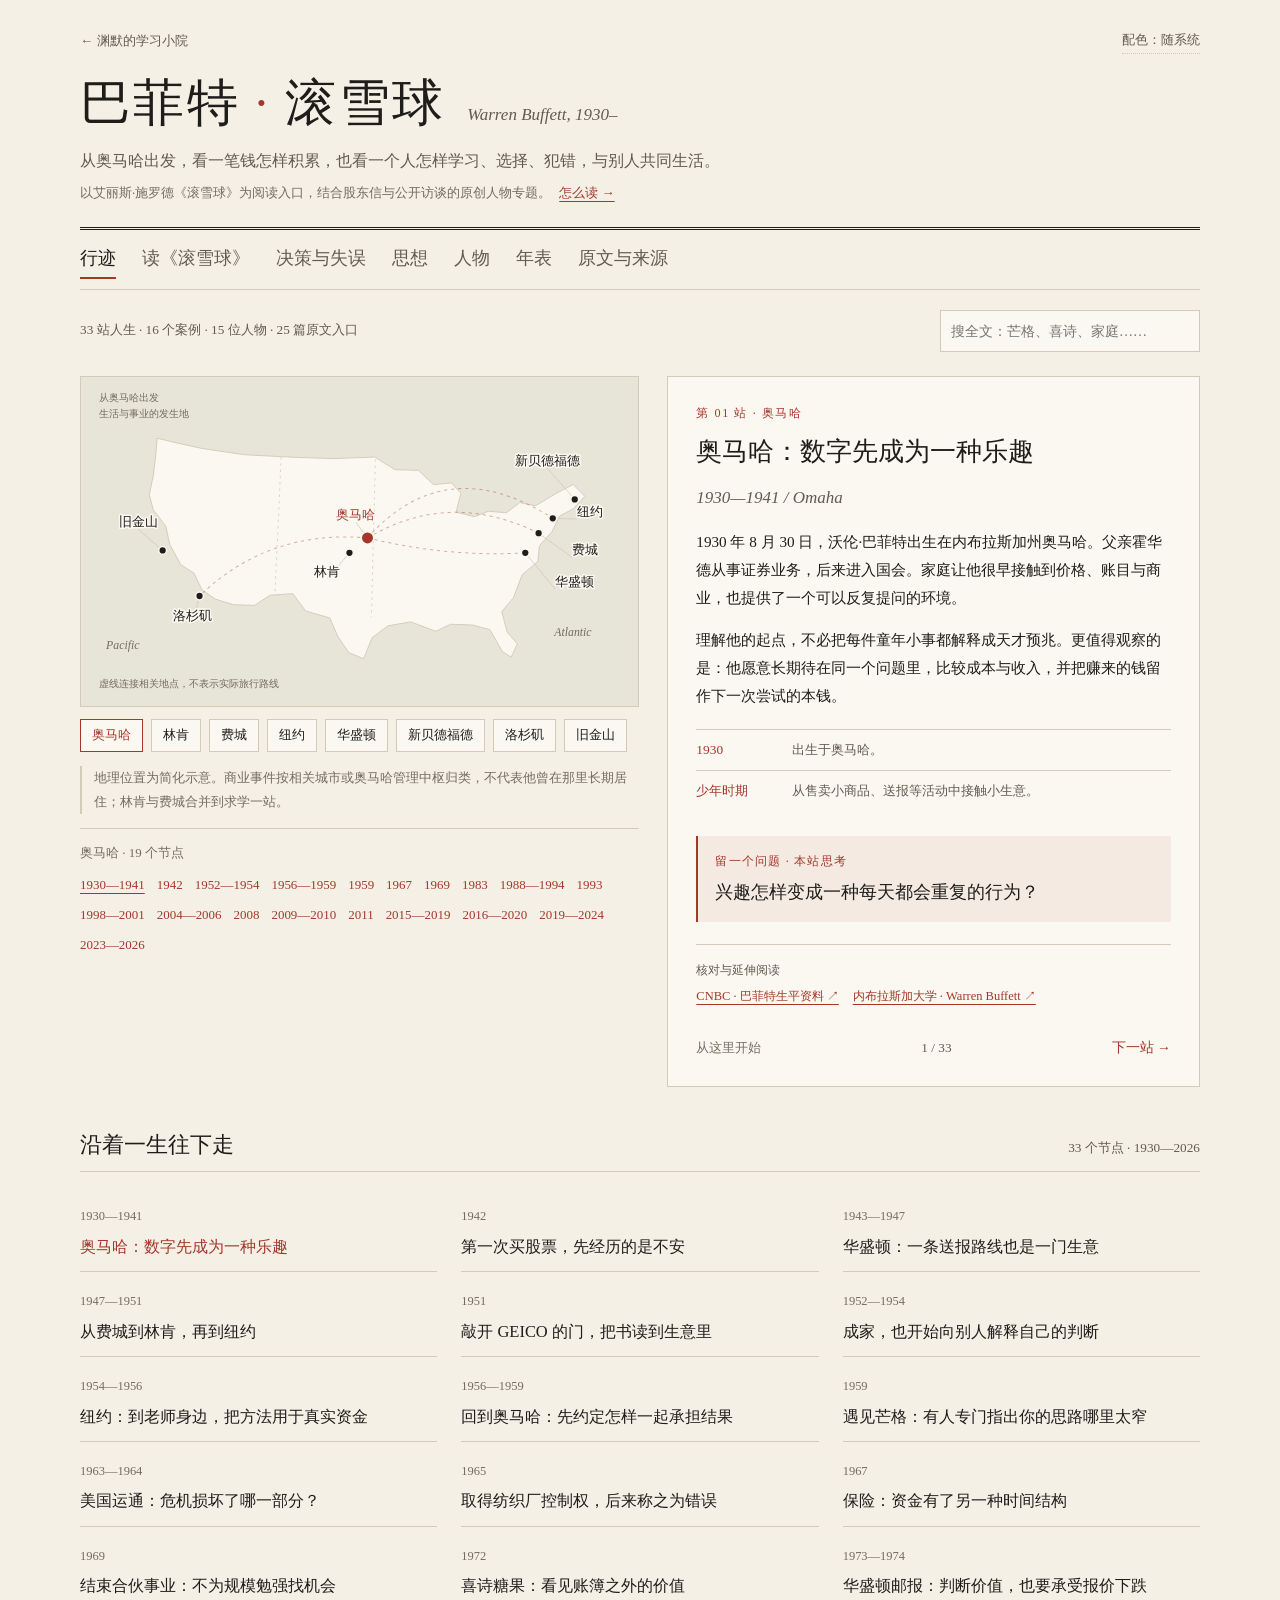
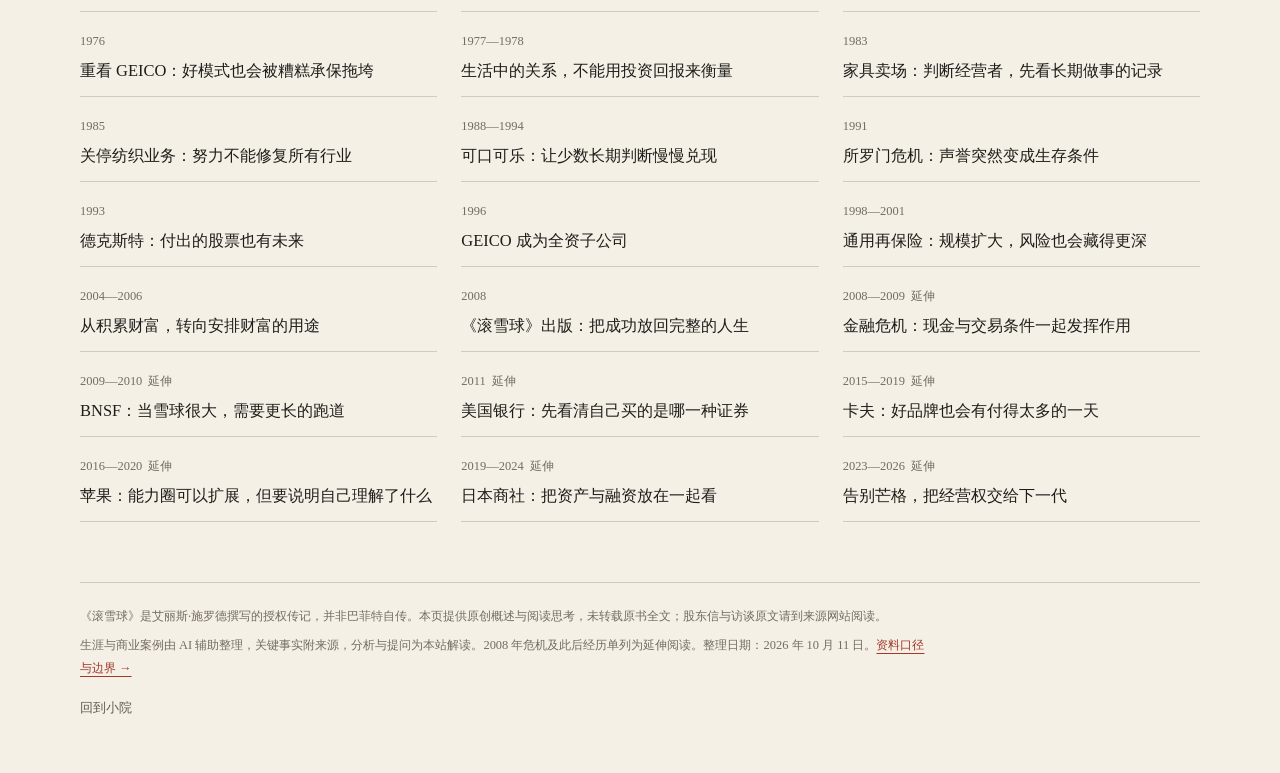
==== buffett/index.html @ 61dcfc49 "新增巴菲特《滚雪球》人物专题与首页入口" ====
<!doctype html>
<html lang="zh-CN">
<head>
<meta charset="utf-8">
<meta name="viewport" content="width=device-width,initial-scale=1,viewport-fit=cover">
<meta name="color-scheme" content="light dark">
<meta name="description" content="巴菲特与《滚雪球》：33 个人生节点，16 个决策与失误，12 个思想专题，人物关系、阅读导引与公开原文。从奥马哈出发，读一个人的一生。">
<meta property="og:title" content="巴菲特 · 滚雪球 — 渊默的学习小院">
<meta property="og:description" content="沿着人生行迹读巴菲特：经历、关系、决策、失误与财富的去向。原创导读，附公开原始资料。">
<meta property="og:type" content="website">
<meta property="og:url" content="https://pippobenben57-cmd.github.io/buffett/">
<meta name="theme-color" content="#f4f0e6">
<title>巴菲特 · 滚雪球 — 渊默的学习小院</title>
<link rel="icon" href="icon.svg" type="image/svg+xml">
<link rel="stylesheet" href="style.css">
<script defer src="content.js"></script>
<script defer src="app.js"></script>
</head>
<body>
<a class="skip" href="#content">跳到正文</a>
<div class="wrap">
  <header class="top">
    <div class="topline"><a class="back" href="../">← 渊默的学习小院</a><button class="theme" id="theme" type="button" aria-label="切换阅读配色">配色：随系统</button></div>
    <div class="mast"><h1>巴菲特 <span class="dot-title">·</span> 滚雪球</h1><span class="en" lang="en">Warren Buffett, 1930–</span></div>
    <p class="lede">从奥马哈出发，看一笔钱怎样积累，也看一个人怎样学习、选择、犯错，与别人共同生活。</p>
    <p class="edition">以艾丽斯·施罗德《滚雪球》为阅读入口，结合股东信与公开访谈的原创人物专题。<a href="#book/how">怎么读 →</a></p>
  </header>
  <nav class="tabs" aria-label="专题栏目">
    <a href="#life" data-tab="life">行迹</a>
    <a href="#book" data-tab="book">读《滚雪球》</a>
    <a href="#cases" data-tab="cases">决策与失误</a>
    <a href="#ideas" data-tab="ideas">思想</a>
    <a href="#people" data-tab="people">人物</a>
    <a href="#timeline" data-tab="timeline">年表</a>
    <a href="#sources" data-tab="sources">原文与来源</a>
  </nav>
  <div class="searchbar">
    <p id="stat" class="small muted">人生行迹 · 决策与失误 · 原典对读</p>
    <div class="searchbox"><label class="sr" for="q">搜索全专题</label><input id="q" type="search" placeholder="搜全文：芒格、喜诗、家庭……" autocomplete="off" aria-controls="search-results"><button id="clear-search" type="button" hidden>清除</button></div>
  </div>
  <section id="search-results" hidden aria-label="全文搜索结果"></section>
  <p id="search-status" class="sr" role="status" aria-live="polite"></p>
  <main id="content" tabindex="-1"><div class="loading"><h2>正在翻开这本人物笔记……</h2><p>页面内容正在载入。若长时间停在这里，请<a href="./">重新载入页面</a>。</p></div></main>
  <noscript><p class="note">此专题使用 JavaScript 展开地图、正文与搜索。请启用 JavaScript；也可先阅读<a href="https://www.berkshirehathaway.com/letters/letters.html">伯克希尔官方股东信</a>。</p></noscript>
  <footer>
    <p>《滚雪球》是艾丽斯·施罗德撰写的授权传记，并非巴菲特自传。本页提供原创概述与阅读思考，未转载原书全文；股东信与访谈原文请到来源网站阅读。</p>
    <p>生涯与商业案例由 AI 辅助整理，关键事实附来源，分析与提问为本站解读。2008 年危机及此后经历单列为延伸阅读。整理日期：2026 年 10 月 11 日。<a href="#sources/method">资料口径与边界 →</a></p>
    <a class="back" href="../">回到小院</a>
  </footer>
</div>
</body>
</html>
---- buffett/style.css ----
:root{--paper:#f4f0e6;--sheet:#fbf8f1;--ink:#1f1d1a;--soft:#625b50;--faint:#746c60;--rule:#d3cbb9;--red:#a3382b;--red-soft:#a3382b13;--sea:#e7e4d8;--land:#fbf8f1;--song:"Songti SC","STSong","SimSun","Noto Serif CJK SC",serif;--kai:"Kaiti SC","STKaiti","KaiTi","楷体",serif;--en:"Iowan Old Style","Palatino Linotype",Palatino,Georgia,serif;color-scheme:light}
@media(prefers-color-scheme:dark){:root:not([data-theme="light"]){--paper:#171614;--sheet:#1e1d1a;--ink:#e6e1d6;--soft:#b3ab9d;--faint:#a29988;--rule:#454137;--red:#e28779;--red-soft:#e287791a;--sea:#131410;--land:#26251f;color-scheme:dark}}
:root[data-theme="dark"]{--paper:#171614;--sheet:#1e1d1a;--ink:#e6e1d6;--soft:#b3ab9d;--faint:#a29988;--rule:#454137;--red:#e28779;--red-soft:#e287791a;--sea:#131410;--land:#26251f;color-scheme:dark}
*{box-sizing:border-box}html{scroll-behavior:smooth;scroll-padding-top:88px}body{margin:0;padding:0 22px 52px;background:var(--paper);color:var(--ink);font:17px/1.85 var(--song);overflow-wrap:break-word}button,input,select{font:inherit;color:inherit}button{background:none;border:0;padding:0;cursor:pointer;text-align:left}button:disabled{opacity:.5;cursor:default}a{color:var(--red);text-underline-offset:4px;text-decoration-thickness:1px}a:hover{color:var(--ink)}button:focus-visible,a:focus-visible,input:focus-visible,select:focus-visible,summary:focus-visible{outline:2px solid var(--red);outline-offset:4px}button:hover{color:var(--red)}[hidden]{display:none!important}.wrap{max-width:1120px;margin:auto}.sr{position:absolute;width:1px;height:1px;padding:0;margin:-1px;overflow:hidden;clip-path:inset(50%);white-space:nowrap}.skip{position:fixed;z-index:20;left:16px;top:12px;background:var(--sheet);padding:10px 20px;transform:translateY(-180%)}.skip:focus{transform:translateY(0)}
.top{padding:28px 0 22px;border-bottom:3px double var(--ink)}.topline{display:flex;align-items:center;justify-content:space-between;gap:20px}.back,.theme{font-size:.83rem;color:var(--soft);text-decoration:none}.theme{border-bottom:1px dotted var(--rule);white-space:nowrap}.mast{display:flex;flex-wrap:wrap;align-items:baseline;gap:10px 22px;margin-top:18px}h1{font:400 clamp(2.15rem,5.7vw,3.2rem)/1.2 var(--kai);letter-spacing:.045em;margin:0}.dot-title{color:var(--red)}.en{font-family:var(--en);font-style:italic;color:var(--soft)}.lede{font-size:1rem;color:var(--soft);max-width:46em;margin:13px 0 5px}.edition{font-size:.82rem;color:var(--faint);margin:0}.edition a{white-space:nowrap;margin-left:8px}.tabs{position:sticky;top:0;z-index:5;background:var(--paper);display:flex;gap:4px 26px;flex-wrap:wrap;border-bottom:1px solid var(--rule);padding:10px 0}.tabs a{font:400 1.12rem/1.6 var(--kai);text-decoration:none;color:var(--soft);padding:4px 0;border-bottom:2px solid transparent;white-space:nowrap}.tabs a[aria-current="page"]{border-color:var(--red);color:var(--ink)}.searchbar{display:flex;justify-content:space-between;align-items:center;gap:12px;margin:20px 0 24px}.searchbar p{margin:0}.searchbox{display:flex;gap:10px;align-items:center}.searchbox input{width:260px;max-width:100%;font-size:.88rem;border:1px solid var(--rule);background:var(--sheet);padding:7px 10px;border-radius:0}.searchbox button{font-size:.8rem;white-space:nowrap}.small{font-size:.83rem}.muted{color:var(--soft)}
h2{font:400 1.75rem/1.45 var(--kai);margin:0 0 12px;text-wrap:balance}h3{font:400 1.22rem/1.6 var(--kai);margin:26px 0 8px}h4{font:400 1.08rem/1.5 var(--kai);margin:18px 0 4px}p{margin:12px 0}.eyebrow{font-size:.76rem;letter-spacing:.13em;color:var(--red);margin:0 0 8px}.reading-text{max-width:40em}.reading-text p{margin:14px 0}.section-note{font-size:.88rem;color:var(--soft);max-width:46em;margin:0 0 22px}.note{font-size:.82rem;color:var(--faint);padding-left:12px;border-left:2px solid var(--rule);margin:14px 0}.question{margin:24px 0 18px;padding:14px 17px;background:var(--red-soft);border-left:2px solid var(--red)}.question span{display:block;font-size:.76rem;color:var(--red);letter-spacing:.1em;margin-bottom:3px}.question p{margin:0;font-family:var(--kai);font-size:1.1rem}.source-line{font-size:.78rem;color:var(--faint);border-top:1px solid var(--rule);padding-top:14px;margin-top:22px}.source-line a{display:inline-block;margin:3px 14px 3px 0}.source-line .label{display:block;font-size:.76rem;color:var(--soft)}.after{display:inline-block;font-size:.72rem;color:var(--soft);border:1px solid var(--rule);padding:0 6px;margin-left:8px;vertical-align:middle}.number{font-family:var(--en);font-variant-numeric:tabular-nums;color:var(--red)}
.mapgrid{display:grid;grid-template-columns:minmax(0,1.05fr) minmax(0,1fr);gap:28px;align-items:start}.map-side{position:sticky;top:80px}.mapbox{background:var(--sea);border:1px solid var(--rule)}.map{display:block;width:100%;height:auto}.map .land{fill:var(--land);stroke:var(--rule);stroke-width:1.2}.map .geoline{fill:none;stroke:var(--rule);stroke-width:1;stroke-dasharray:3 5}.map .route{fill:none;stroke:var(--red);stroke-width:1.3;stroke-dasharray:4 5;opacity:.4}.map .city{cursor:pointer}.map .city circle{fill:var(--ink);stroke:var(--land);stroke-width:2}.map .city text{fill:var(--ink);font:17px var(--kai);paint-order:stroke;stroke:var(--land);stroke-width:4px;stroke-linejoin:round}.map .city[aria-current="true"] circle{fill:var(--red)}.map .city[aria-current="true"] text{fill:var(--red)}.map .city:hover circle{fill:var(--red)}.map .city:focus-visible{outline:2px solid var(--red);outline-offset:4px}.map .caption{fill:var(--faint);font:13px var(--song)}.map .ocean{fill:var(--faint);font:italic 15px var(--en)}.placechips{display:flex;flex-wrap:wrap;gap:6px 8px;margin:12px 0}.placechips button{font-size:.82rem;border:1px solid var(--rule);padding:3px 11px;background:var(--sheet)}.placechips button[aria-pressed="true"]{color:var(--red);border-color:var(--red)}.place-years{font-size:.81rem;border-top:1px solid var(--rule);padding-top:12px}.place-years p{margin:0 0 5px;color:var(--faint)}.place-years a{display:inline-block;text-decoration:none;margin:3px 12px 3px 0}.place-years a[aria-current="true"]{text-decoration:underline}.story{background:var(--sheet);border:1px solid var(--rule);padding:25px 28px}.story h2{font-size:1.65rem}.story .reading-text{font-size:.95rem}.events{margin:18px 0;padding:0;list-style:none}.events li{display:grid;grid-template-columns:6.2em minmax(0,1fr);gap:12px;font-size:.84rem;border-top:1px solid var(--rule);padding:8px 0}.events .date{color:var(--red);font-variant-numeric:tabular-nums}.events .event{color:var(--soft)}.pager{display:flex;justify-content:space-between;gap:20px;align-items:baseline;margin-top:24px;font-size:.87rem}.pager a{text-decoration:none;max-width:46%}.pager a:last-child{text-align:right}.pager .off{font-size:.8rem;color:var(--faint)}.journey-head{display:flex;justify-content:space-between;align-items:baseline;gap:20px;border-bottom:1px solid var(--rule);margin:42px 0 15px;padding-bottom:10px}.journey-head h2{margin:0;font-size:1.4rem}.journey{display:grid;grid-template-columns:repeat(3,minmax(0,1fr));gap:0 24px;list-style:none;padding:0;margin:0}.journey li{border-bottom:1px solid var(--rule)}.journey a{display:block;padding:12px 0;text-decoration:none;color:var(--ink)}.journey a[aria-current="true"]{color:var(--red)}.journey .yr{font-family:var(--en);font-size:.78rem;color:var(--faint)}.journey .name{display:block;font:1.03rem/1.55 var(--kai);margin-top:3px}.journey .ext{font-size:.72rem;color:var(--faint);margin-left:6px}
.bookgrid{display:grid;grid-template-columns:244px minmax(0,1fr);gap:42px;align-items:start}.toc{position:sticky;top:78px;max-height:calc(100dvh - 104px);overflow-y:auto;padding-right:9px}.toc .toc-title{font-size:.77rem;color:var(--faint);margin:0 0 10px;letter-spacing:.08em}.toc a{display:block;border-left:2px solid transparent;padding:7px 0 7px 11px;font-size:.9rem;color:var(--soft);text-decoration:none;line-height:1.65}.toc a:hover{color:var(--red)}.toc a[aria-current="true"]{border-color:var(--red);color:var(--ink);background:var(--red-soft)}.toc .num{font-family:var(--en);font-size:.75rem;margin-right:8px;color:var(--faint)}.toc small{display:block;font-size:.73rem;color:var(--faint)}.article-head{padding-bottom:16px;border-bottom:1px solid var(--rule);margin-bottom:19px}.article-head h2{margin-bottom:5px}.article-head p{margin:5px 0 0}.mobile-selector{display:none}.related{display:flex;flex-wrap:wrap;gap:4px 16px;margin:8px 0 14px;font-size:.86rem}.questions{font-family:var(--kai);font-size:1.08rem;list-style:none;padding:0;margin:20px 0}.questions li{padding:8px 0 8px 15px;border-left:2px solid var(--red);margin-bottom:10px;background:var(--red-soft)}.case-block{display:grid;grid-template-columns:4.8em minmax(0,1fr);gap:20px;padding:16px 0;border-bottom:1px solid var(--rule)}.case-block h3{font-size:.97rem;color:var(--red);margin:0;padding-top:2px}.case-block p{margin:0}.filters{display:flex;flex-wrap:wrap;gap:6px 8px;margin:0 0 18px}.filters button{padding:3px 11px;border:1px solid var(--rule);font-size:.8rem}.filters button[aria-pressed="true"]{background:var(--ink);color:var(--paper);border-color:var(--ink)}.case-meta{font-size:.79rem;color:var(--faint)}
.people-grid{display:grid;grid-template-columns:repeat(2,minmax(0,1fr));gap:0 40px}.person{border-top:1px solid var(--rule);padding:24px 0;scroll-margin-top:94px}.person h3{margin:0 0 3px;font-size:1.3rem}.person .en{font-size:.85rem}.person p{font-size:.93rem}.person .role{font-size:.78rem;color:var(--red);margin-top:8px}.person .source-line{border-top:0;padding-top:2px;margin-top:7px}.person:target,.person.focused{background:var(--red-soft)}.timeline{max-width:53em}.time-row{display:grid;grid-template-columns:6.5em minmax(0,1fr);gap:20px;border-top:1px solid var(--rule);padding:18px 0}.time-row .year{font-family:var(--en);font-size:.93rem;color:var(--red);font-variant-numeric:tabular-nums;padding-top:3px}.time-row h3{margin:0;font-size:1.2rem}.time-row p{font-size:.88rem;color:var(--soft);margin:6px 0}.time-row .local{font-size:.75rem;color:var(--faint)}.time-row a{text-decoration:none}.time-divider{font:1.1rem var(--kai);border-bottom:2px solid var(--red);margin:30px 0 15px;padding-bottom:12px;color:var(--red)}
.source-nav{display:flex;gap:24px;flex-wrap:wrap;font-size:.9rem;padding-bottom:16px;margin-bottom:24px;border-bottom:1px solid var(--rule)}.source-nav a[aria-current="true"]{color:var(--ink);text-decoration:none}.read-list{list-style:none;padding:0;counter-reset:read}.read-list li{counter-increment:read;display:grid;grid-template-columns:2.2em 4em minmax(0,1fr);gap:14px;border-top:1px solid var(--rule);padding:17px 0}.read-list li:before{content:counter(read,decimal-leading-zero);color:var(--faint);font:1rem var(--en);padding-top:5px}.read-list .year{color:var(--red);font:1rem var(--en);padding-top:5px}.read-list h3{margin:0;font-size:1.13rem}.read-list p{margin:4px 0 0;font-size:.87rem;color:var(--soft)}.read-list .source-title{font-size:.77rem}.bibliography{display:grid;grid-template-columns:repeat(2,minmax(0,1fr));gap:0 32px}.bib{border-top:1px solid var(--rule);padding:18px 0}.bib h3{font-size:1.05rem;margin:3px 0}.bib p{font-size:.85rem;color:var(--soft);margin:5px 0}.bib small{color:var(--faint);font-size:.73rem}.how dt{font:1.17rem var(--kai);margin:28px 0 8px;color:var(--ink)}.how dd{margin:0;color:var(--soft);font-size:.94rem;max-width:45em}
#search-results{padding:20px 24px;background:var(--sheet);border:1px solid var(--rule);margin-bottom:26px;max-height:65dvh;overflow-y:auto}#search-results h2{font-size:1.23rem}.search-hit{display:block;padding:12px 0;border-top:1px solid var(--rule);text-decoration:none;color:var(--ink)}.search-hit .where{font-size:.76rem;color:var(--red)}.search-hit .title{display:block;font-family:var(--kai);font-size:1.1rem}.search-hit p{font-size:.85rem;color:var(--soft);margin:4px 0}.search-more{font-size:.9rem;text-decoration:underline;margin-top:16px}mark{background:var(--red-soft);color:var(--red);padding:0 1px}.empty{color:var(--soft);font-size:.92rem}.loading{padding:45px 0;color:var(--soft)}.loading h2{font-size:1.35rem}
.compound{margin:26px 0;background:var(--sheet);border:1px solid var(--rule);padding:20px 24px}.compound h3{margin:0 0 14px}.calc-controls{display:grid;grid-template-columns:repeat(3,minmax(0,1fr));gap:16px}.calc-controls label{font-size:.79rem;color:var(--soft)}.calc-controls input{display:block;width:100%;padding:5px 7px;margin-top:4px;border:1px solid var(--rule);background:var(--paper);border-radius:0;min-width:0}.calc-result{font:1.1rem var(--kai);margin:20px 0 0}.calc-chart{display:block;width:100%;height:auto;margin-top:12px}.calc-chart .base{stroke:var(--rule);fill:none}.calc-chart .curve{stroke:var(--red);fill:none;stroke-width:2}.calc-chart text{font:12px var(--en);fill:var(--soft)}.calc-error{font-size:.84rem;color:var(--red)}footer{margin-top:60px;border-top:1px solid var(--rule);padding-top:16px;font-size:.78rem;color:var(--faint)}footer p{margin:6px 0;max-width:68em}footer .back{display:inline-block;margin-top:10px}
@media(max-width:1000px){.tabs{gap:4px 20px}.mapgrid{grid-template-columns:1fr 1fr;gap:20px}.story{padding:20px}.bookgrid{grid-template-columns:220px minmax(0,1fr);gap:28px}.searchbar{align-items:flex-start}.searchbar p{max-width:50%}}
@media(max-width:760px){body{padding-inline:17px;font-size:16px}.top{padding-top:21px}.mast{gap:8px;margin-top:18px}.mast .en{font-size:.9rem;flex-basis:100%}.lede{font-size:.93rem}.edition{font-size:.76rem}.tabs{flex-wrap:nowrap;overflow-x:auto;gap:24px;padding:9px 0;scrollbar-width:thin}.tabs a{font-size:1rem}.searchbar{flex-direction:column;align-items:stretch;gap:10px;margin:16px 0 22px}.searchbar p{max-width:none;font-size:.77rem}.searchbox input{width:100%;flex:1;min-width:0}.searchbox{width:100%}.mapgrid{grid-template-columns:minmax(0,1fr)}.map-side{position:static}.mapbox{max-width:590px;margin-inline:auto}.story{padding:23px}.story h2{font-size:1.55rem}.journey{grid-template-columns:repeat(2,minmax(0,1fr));gap:0 20px}.journey-head{margin-top:30px}.journey-head span{font-size:.73rem}.journey .name{font-size:.96rem}.bookgrid{display:block}.toc{display:none}.mobile-selector{display:block;margin-bottom:24px}.mobile-selector label{display:block;color:var(--faint);font-size:.78rem;margin-bottom:6px}.mobile-selector select{display:block;width:100%;background:var(--sheet);border:1px solid var(--rule);border-radius:0;padding:9px 10px;font-size:.91rem}.article-head h2{font-size:1.6rem}.people-grid,.bibliography{grid-template-columns:minmax(0,1fr)}.case-block{gap:12px;grid-template-columns:4em minmax(0,1fr)}.time-row{grid-template-columns:5.2em minmax(0,1fr);gap:13px}.time-row h3{font-size:1.12rem}.time-row .year{font-size:.8rem}.time-row .after{margin-left:0;display:table;margin-top:5px}.read-list li{grid-template-columns:1.3em 2.8em minmax(0,1fr);gap:10px}.read-list h3{font-size:1.05rem}.read-list .year{font-size:.9rem}.source-nav{gap:12px 20px}.compound{padding:17px}.calc-controls{gap:10px}.calc-controls label{font-size:.74rem}.calc-controls input{font-size:.9rem}h2{font-size:1.6rem}#search-results{padding:16px}.events li{grid-template-columns:5.5em minmax(0,1fr)}footer{margin-top:42px}}
@media(prefers-reduced-motion:reduce){html{scroll-behavior:auto}}
@media print{body{background:white;color:black;padding:0;font-size:11pt}.topline,.tabs,.searchbar,#search-results,.toc,.mobile-selector,.pager,.filters,.map-side,.journey,.journey-head,.source-nav,footer .back{display:none!important}.wrap{max-width:none}.mapgrid,.bookgrid{display:block}.story,.compound{border-color:#aaa;background:white}.source-line a{color:black}.top{padding-top:0}article{break-inside:auto}.person,.time-row,.bib{break-inside:avoid}.people-grid,.bibliography{display:block}a{color:black}footer{font-size:9pt}}
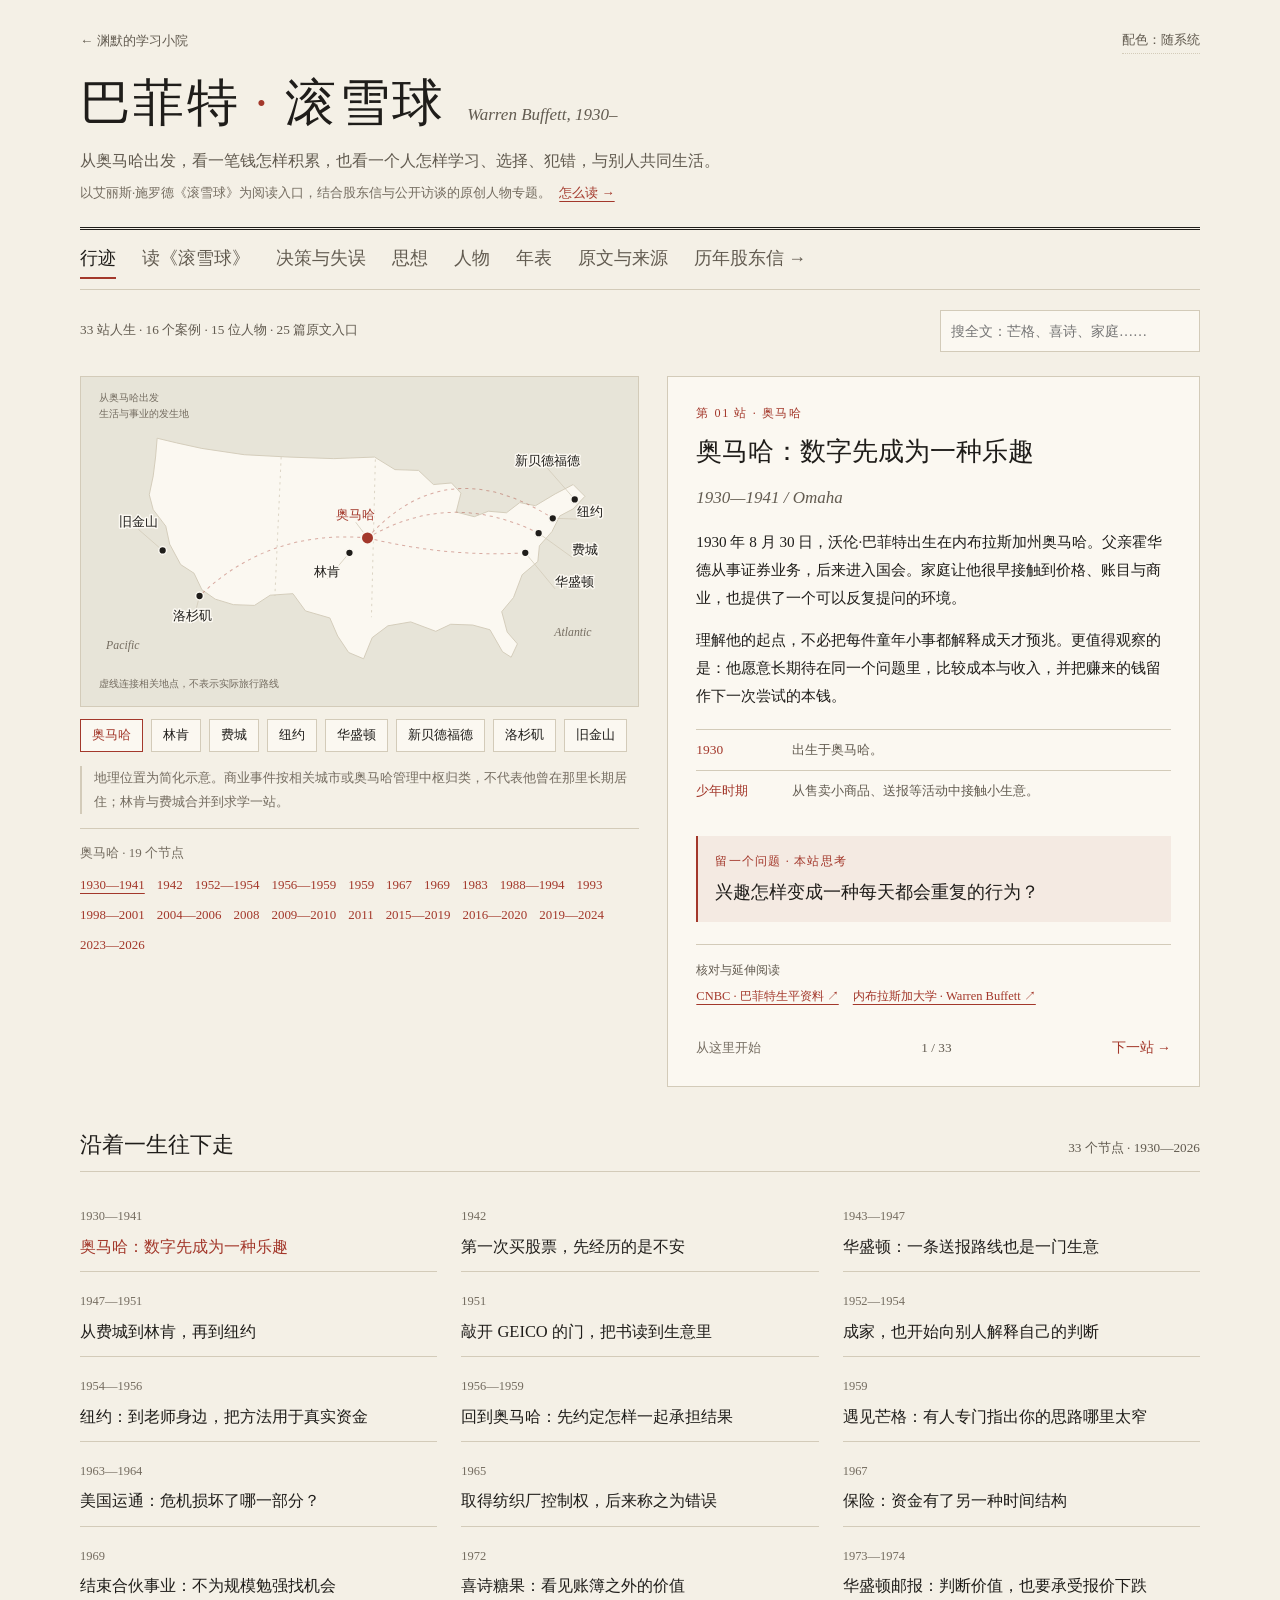
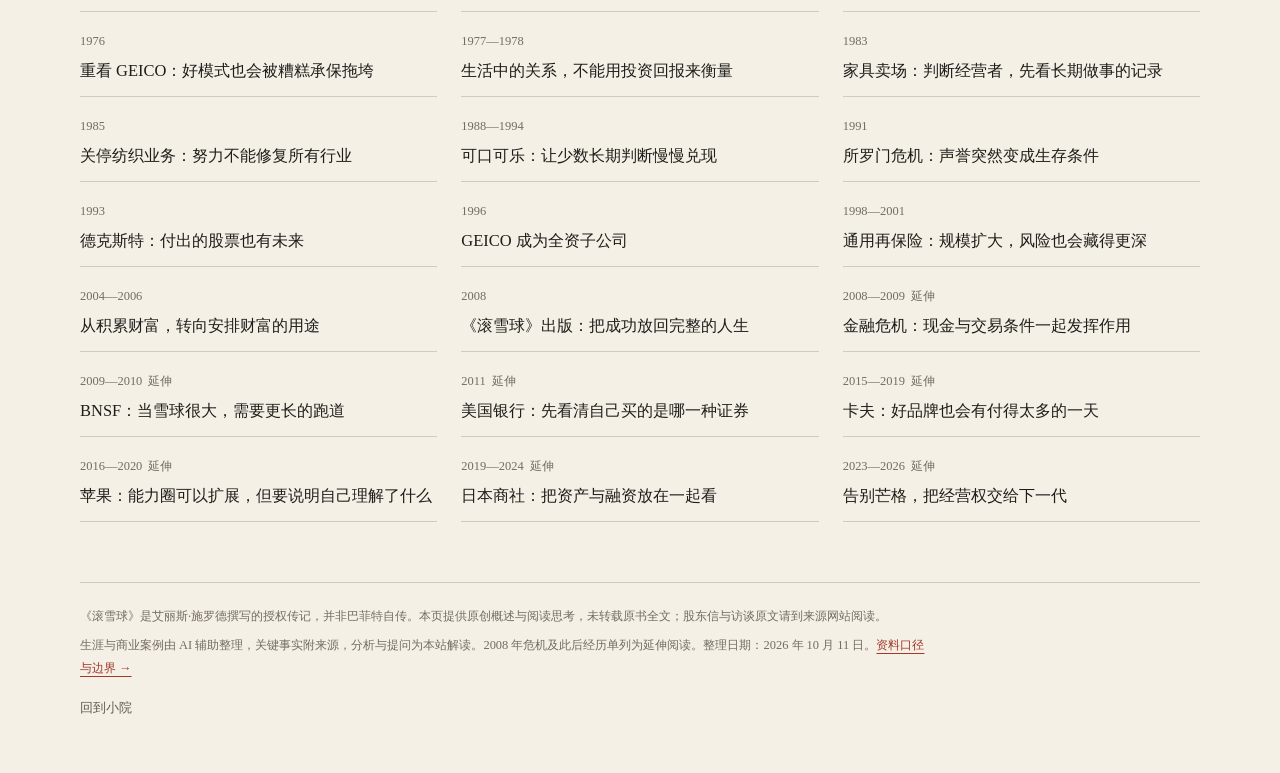
==== commit 7ff1f8d0: "巴菲特：新增历年股东信逐年要点（1965—2026） Co-Authored-By: Claude Opus 5.5 <noreply@anthropic.com>" ====
--- a/buffett/index.html
+++ b/buffett/index.html
@@ -33,6 +33,7 @@
     <a href="#people" data-tab="people">人物</a>
     <a href="#timeline" data-tab="timeline">年表</a>
     <a href="#sources" data-tab="sources">原文与来源</a>
+    <a href="letters.html">历年股东信 →</a>
   </nav>
   <div class="searchbar">
     <p id="stat" class="small muted">人生行迹 · 决策与失误 · 原典对读</p>
